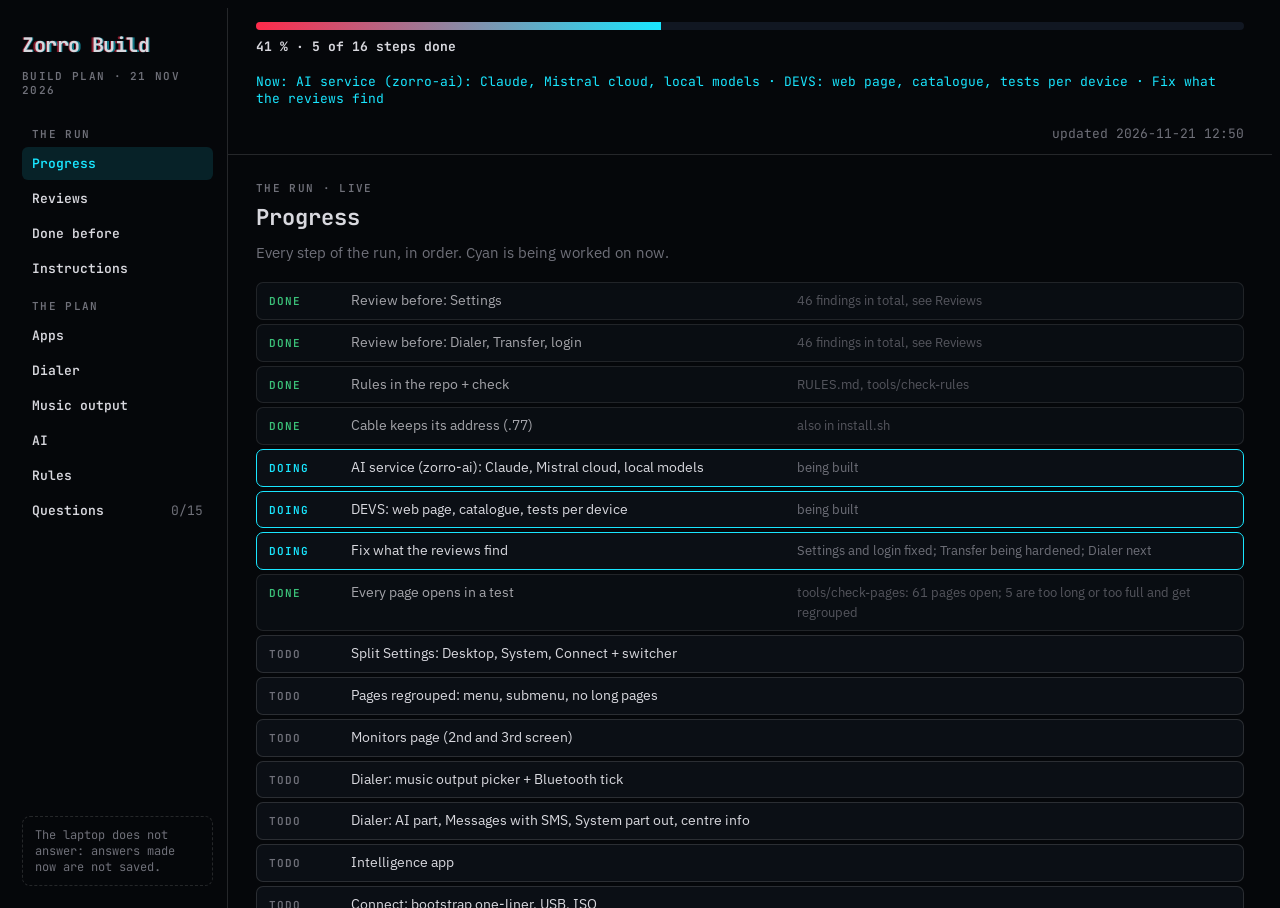
==== plan/index.html @ 666f5879 "Fix what the review before the build found in Settings and the login Settings: the Ethernet list no " ====
<!doctype html>
<html lang="en">
<head>
<meta charset="utf-8">
<meta name="viewport" content="width=device-width,initial-scale=1">
<title>Zorro Build Plan</title>
<link rel="preconnect" href="https://fonts.googleapis.com">
<link rel="stylesheet" href="https://fonts.googleapis.com/css2?family=JetBrains+Mono:wght@400;600;700&family=IBM+Plex+Sans:wght@400;500;600&display=swap">
<link rel="stylesheet" href="style.css">
</head>
<body>

<div class="shell">
<aside class="menu">
  <h1>Zorro Build</h1>
  <span class="label">build plan · 21 Nov 2026</span>
  <nav id="menu">
    <span class="label mh">The run</span>
    <a href="#progress">Progress</a>
    <a href="#how">Reviews</a>
    <a href="#done">Done before</a>
    <a href="#howto">Instructions</a>
    <span class="label mh">The plan</span>
    <a href="#apps">Apps</a>
    <a href="#dialer">Dialer</a>
    <a href="#music">Music output</a>
    <a href="#ai">AI</a>
    <a href="#rules">Rules</a>
    <a href="#questions">Questions <span id="count"></span></a>
  </nav>
  <div class="notice" id="dbnote">Connecting to the laptop…</div>
</aside>
<div class="right">
<header class="status">
  <div class="bar"><div class="fill" id="fill"></div></div>
  <div class="statusline"><b id="pct">…</b><span id="now"></span><span class="dim" id="progress-at"></span></div>
</header>
<main>

<section id="progress">
  <div class="head">
    <span class="label">the run · live</span>
    <h2>Progress</h2>
    <p class="dim">Every step of the run, in order. Cyan is being worked on now.</p>
  </div>
  <div class="steps" id="steps"></div>
</section>

<section id="apps">
  <div class="head">
    <span class="label">1 · the apps</span>
    <h2>Four apps in one switcher, Intelligence apart</h2>
    <p class="dim">Today's Zorro Settings splits in two. DEVS, Connect and Intelligence are new. Desktop, System,
      DEVS and Connect share one bar at the top to jump between them. Intelligence stands fully apart: it opens from the
      Dialer and the app list. Click a name to see what it holds.</p>
  </div>
  <div class="switcher" role="group" aria-label="App switcher (mock)" id="switcher"></div>
  <div class="grid" id="appcards"></div>
  <div class="card">
    <h3>Also: a clearer order inside the apps</h3>
    <p class="dim">The pages get regrouped while splitting, so each app reads top to bottom in the order you use it.
      I'll show the new order here before building.</p>
  </div>
  <div class="react" data-r="sec-apps"></div>
</section>

<section id="dialer">
  <div class="head">
    <span class="label">2 · the dialer</span>
    <h2>Seven parts around the clock</h2>
    <p class="dim">Apps, Music and Notes stay. AI is new: a chat with a more regular layout, in the same look.
      Messages and notifications become one part. System and Files stay.</p>
  </div>
  <div class="dial">
    <svg id="ring" viewBox="0 0 420 420" role="img" aria-label="Dialer parts in a ring"></svg>
    <div class="grid" style="grid-template-columns: 1fr">
      <div class="card"><span class="chip new tag">new</span><h3>AI</h3>
        <p>A chat: type a question, answers below, a short history. Same black, thin lines and font as the rest of the Dialer.
          Which engine answers is your choice (see AI).</p></div>
      <div class="card"><span class="chip moved tag">merged</span><h3>Messages &amp; notifications</h3>
        <p>SMS and other messages together with the desktop notifications, in one part.</p></div>
    </div>
  </div>
  <div class="react" data-r="sec-dialer"></div>
</section>

<section id="music">
  <div class="head">
    <span class="label">3 · music output</span>
    <h2>Pick where the music plays, in one tap</h2>
    <p class="dim">In the Dialer's Music part: your audio Bluetooth devices, greyed when not connected.
      One tap connects the device and plays through it. In System → Bluetooth, a checkbox per device decides
      whether it gets this shortcut.</p>
  </div>
  <div class="grid">
    <div class="card">
      <span class="label">mock · example devices</span>
      <div class="devices">
        <div class="dev on"><span class="dot"></span>Laptop speaker<span class="st">playing</span></div>
        <div class="dev"><span class="dot"></span>Douk Audio ST-01 PLUS<span class="st">connected</span></div>
        <div class="dev off"><span class="dot"></span>Headphones<span class="st">tap to connect</span></div>
      </div>
    </div>
    <div class="card">
      <span class="label">mock · system → bluetooth</span>
      <div class="devices">
        <label class="dev"><input type="checkbox" checked disabled> Douk Audio ST-01 PLUS<span class="st">in Music</span></label>
        <label class="dev"><input type="checkbox" checked disabled> Headphones<span class="st">in Music</span></label>
        <label class="dev off"><input type="checkbox" disabled> Phone<span class="st">not in Music</span></label>
      </div>
    </div>
  </div>
  <div class="react" data-r="sec-music"></div>
</section>

<section id="ai">
  <div class="head">
    <span class="label">4 · ai</span>
    <h2>One AI service, Claude first, Mistral as fallback</h2>
    <p class="dim">The Dialer, Intelligence and DEVS all ask one small background service. It sends the question to
      Claude, or to Mistral when Claude can't be reached. Per place, you choose which one is used.</p>
  </div>
  <div class="flow">
    <div class="col">
      <div class="node"><b>Dialer · AI</b><span>short questions</span></div>
      <div class="node"><b>Intelligence</b><span>search your notes + documents, AI answers from them</span></div>
      <div class="node"><b>DEVS</b><span>bugs, wishes, features, tests</span></div>
    </div>
    <div class="arrow" aria-hidden="true">→</div>
    <div class="col"><div class="node hub"><b>zorro-ai</b><span>one service: picks the engine by your choice, falls back by itself</span></div></div>
    <div class="arrow" aria-hidden="true">→</div>
    <div class="col">
      <div class="node main"><b>Claude</b><span>main · cloud, best answers</span></div>
      <div class="node fb"><b>Mistral</b><span>fallback · on the laptop or Mistral's cloud (open question)</span></div>
    </div>
  </div>
  <div class="card">
    <h3>What the laptop can run (Ryzen 5 4650U, 14 GB, no real GPU)</h3>
    <div class="tablebox"><table class="choose">
      <tr><th>Local model</th><th>Speed</th><th>RAM when loaded</th><th>Quality</th></tr>
      <tr><td>small (3–4B)</td><td>~10–15 words/s</td><td>~2–3 GB</td><td>fine for short questions, more mistakes</td></tr>
      <tr><td>medium (7–8B)</td><td>~5 words/s</td><td>~5–6 GB</td><td>clearly better, heavy on 14 GB</td></tr>
    </table></div>
    <p class="dim">Estimates, not measured. Reading a few pages of notes first takes a local model ~½–1 minute;
      short questions don't have that wait. The model loads when asked and unloads after a few idle minutes.</p>
  </div>
  <div class="react" data-r="sec-ai"></div>
</section>

<section id="how">
  <div class="head">
    <span class="label">5 · how we build</span>
    <h2>A code review before and after</h2>
    <p class="dim">The build is wrapped in two reviews, so we start from clean code and end with checked code.</p>
  </div>
  <div class="grid">
    <div class="card"><span class="chip new tag">step 1</span><h3>Review before</h3>
      <p>A review of the code the build will change: Zorro Settings (zsettings), the Dialer (zorro-dial),
        Transfer and this session's commits. Bugs found get fixed first, or go into DEVS.</p></div>
    <div class="card"><span class="chip tag">step 2</span><h3>Build</h3>
      <p>In small steps, each tested in a private test screen and the VM, committed and pushed.</p></div>
    <div class="card"><span class="chip new tag">step 3</span><h3>Review after</h3>
      <p>A review of everything the build changed, before you take it into use. Findings are fixed or listed.</p></div>
  </div>
  <div class="statusline"><b id="rev-count"></b></div>
  <div class="steps scrollbox" id="findings"></div>
  <div class="react" data-r="sec-how"></div>
</section>

<section id="rules">
  <div class="head">
    <span class="label">rules · in the repo as RULES.md</span>
    <h2>Build and design rules</h2>
    <p class="dim">Draft. The numbers are my proposal: change any of them in the note. A check in the repo
      (tools/check-rules) enforces the build rules before every commit.</p>
  </div>
  <div class="grid">
    <div class="card"><h3>Build: code stays split</h3><ul>
      <li>One file, one job, at most 400 lines</li>
      <li>One function at most 60 lines</li>
      <li>One page = one file</li>
      <li>Apps are packages: pages, logic and commands apart</li>
      <li>Shared look and widgets live once</li>
      <li>Older code may shrink, never grow (28 files are over a limit today)</li>
      <li>Every page is opened in a test</li>
      <li>A code review before and after a build</li></ul></div>
    <div class="card"><h3>Design: direct, never long</h3><ul>
      <li>App → menu → submenu → page, nothing deeper</li>
      <li>A page fits one screen: no scrolling pages</li>
      <li>One subject and at most 8 controls per page</li>
      <li>At most 7 entries in a menu or submenu</li>
      <li>Changes apply at once, no Save buttons</li>
      <li>Labels at most 4 words, notes at most 2 lines</li>
      <li>One look: the Zorro colours and font</li>
      <li>Every page can be opened directly</li></ul></div>
  </div>
  <div class="react" data-r="sec-rules"></div>
</section>

<section id="done">
  <div class="head">
    <span class="label">6 · already done</span>
    <h2>Finished this session</h2>
  </div>
  <div class="grid">
    <div class="card"><span class="chip done tag">done</span><h3>Volume keys</h3>
      <p>They now change the output that is actually playing (also with the equaliser on), and volume up never
        pulls a level above 100 % down. Active now.</p></div>
    <div class="card"><span class="chip done tag">done</span><h3>Login clock stays off</h3>
      <p>Presets and Back to defaults keep your clock choice. Restart Settings once.</p></div>
    <div class="card"><span class="chip done tag">needs install</span><h3>Password first after boot or hibernate</h3>
      <p>Face unlock only after you typed the password once since the last boot or hibernate. A short lid-close keeps face unlock.</p>
      <div class="cmdrow"><span class="cmd" id="cmd">sudo ~/zorro-desktop/apps/zorro-dm/install.sh</span>
        <button class="btn" id="copy">Copy</button></div>
      <p class="dim">Then reboot.</p></div>
  </div>
</section>

<section id="howto">
  <div class="head">
    <span class="label">instructions · things only you can do</span>
    <h2>Instructions</h2>
    <p class="dim">Steps that need you: an account, a password, a key. Each one says when it is needed.</p>
  </div>
  <div class="grid">
    <div class="card">
      <span class="chip open tag">needed for Mistral cloud</span>
      <h3>Create a Mistral API key</h3>
      <ol>
        <li>Open <a href="https://console.mistral.ai" target="_blank" rel="noopener">console.mistral.ai</a> and make an account (or log in).</li>
        <li>Choose a plan when it asks. There is a free one to experiment with; paid is per use.</li>
        <li>In the menu, open <b>API Keys</b> and press <b>Create new key</b>. Give it a name, e.g. <code>zorro</code>.</li>
        <li>Copy the key now: it is shown only once.</li>
        <li>On the laptop, save it in a file only you can read:</li>
      </ol>
      <pre class="cmd block" id="cmd-mistral">mkdir -p ~/.config/zorro-ai
nano ~/.config/zorro-ai/mistral.key
chmod 600 ~/.config/zorro-ai/mistral.key</pre>
      <p class="dim">In nano: paste the key, Ctrl+O, Enter, Ctrl+X. The key never goes into the repo.
        Never paste it into this page or a chat. The names of the menus on Mistral's site may differ a little.</p>
    </div>
    <div class="card">
      <span class="chip open tag">needed once, then reboot</span>
      <h3>Password first after boot or hibernate</h3>
      <p>Installs the new login screen part. It takes effect after a reboot.</p>
      <pre class="cmd block">sudo ~/zorro-desktop/apps/zorro-dm/install.sh</pre>
    </div>
    <div class="card">
      <span class="chip tag">nothing to do</span>
      <h3>Claude</h3>
      <p>Uses the Claude Code login that is already on this laptop. No key needed.</p>
      <h3>Local models</h3>
      <p>Downloaded from inside the Intelligence app once it is built. No account needed.</p>
    </div>
  </div>
  <p class="dim">More instructions appear here as the build needs them.</p>
</section>

<section id="questions">
  <div class="head">
    <span class="label">7 · open questions</span>
    <h2>Your call</h2>
    <p class="dim">Tap an answer, add a note if you like. Saved by itself.</p>
  </div>
  <div class="qs" id="qs"></div>
</section>
</main>
</div>
</div>

<script src="page.js"></script>
<script src="nav.js"></script>
</body>
</html>
---- plan/style.css ----
/* Layout: one dark Zorro screen (same palette as the login screen and apps): a sticky
   section bar, then wide panels; questions at the end save answers for Claude. */
:root {
  --bg: #05070a; --panel: #0b0f15; --raise: #111722; --fg: #d8d8de; --dim: #6f7079;
  --line: rgba(255,255,255,.13); --cyan: #19e6ff; --red: #ff2a4a; --green: #4dff9e;
  --cyan-soft: rgba(25,230,255,.12); --red-soft: rgba(255,42,74,.12);
  --mono: "JetBrains Mono", "DejaVu Sans Mono", ui-monospace, monospace;
  --sans: "IBM Plex Sans", "DejaVu Sans", system-ui, sans-serif;
  color-scheme: dark;
}
* { box-sizing: border-box }
html { background: var(--bg) }
body { background: var(--bg); color: var(--fg); font: 15px/1.55 var(--sans); }
.wrap { max-width: 1280px; margin: 0 auto; padding-left: max(16px, env(safe-area-inset-left, 0px));
  padding-right: max(16px, env(safe-area-inset-right, 0px)); padding-block: 0 80px; }
h1, h2, h3 { font-family: var(--mono); font-weight: 700; text-wrap: balance; margin: 0 }
h1 { font-size: clamp(28px, 4vw, 44px); letter-spacing: -.02em;
  text-shadow: -1.4px 0 rgba(255,42,74,.5), 1.4px 0 rgba(25,230,255,.5) }
h2 { font-size: 22px } h3 { font-size: 16px }
p { margin: 0; max-width: 68ch }
.dim { color: var(--dim) }
.label { font: 600 11px var(--mono); letter-spacing: .12em; text-transform: uppercase; color: var(--dim) }
.legend { display: flex; flex-wrap: wrap; gap: 8px }
.chip { font: 600 11px var(--mono); letter-spacing: .06em; padding: 3px 9px; border-radius: 99px;
  border: 1px solid var(--line); color: var(--dim); white-space: nowrap }
.chip.new { color: var(--cyan); border-color: var(--cyan) }
.chip.open { color: var(--red); border-color: var(--red) }
.chip.done { color: var(--green); border-color: var(--green) }
.chip.moved { color: var(--fg); border-style: dashed }
html, body { height: 100% }
.shell { display: grid; grid-template-columns: 220px minmax(0, 1fr); height: 100vh }
.menu { border-right: 1px solid var(--line); padding: 22px 14px; display: flex; flex-direction: column; gap: 8px; overflow-y: auto }
.menu h1 { font-size: 20px }
.menu nav { display: grid; gap: 2px; margin-top: 10px }
.menu .mh { margin: 12px 0 4px 10px }
.menu a { font: 600 13px var(--mono); color: var(--fg); text-decoration: none; padding: 8px 10px; border-radius: 6px;
  display: flex; justify-content: space-between }
.menu a:hover, .menu a:focus-visible { background: var(--raise); outline: none }
.menu a[aria-current="page"] { background: var(--cyan-soft); color: var(--cyan) }
.menu #count { color: var(--red); font-weight: 400 }
.menu .notice { margin-top: auto }
.right { display: grid; grid-template-rows: auto minmax(0, 1fr); min-width: 0; height: 100vh }
.status { padding: 14px 28px 12px; border-bottom: 1px solid var(--line); display: grid; gap: 8px }
.bar { height: 8px; border-radius: 99px; background: var(--raise); overflow: hidden }
.fill { height: 100%; width: 0; background: linear-gradient(90deg, var(--red), var(--cyan)); transition: width .6s }
.statusline { display: flex; gap: 18px; flex-wrap: wrap; align-items: baseline; font: 13px var(--mono) }
.statusline #now { color: var(--cyan); min-width: 0 }
.statusline #progress-at { margin-left: auto }
main { overflow-y: auto; padding: 0 28px 40px; min-width: 0 }
main > section { padding-top: 26px }
@media (max-width: 760px) {
  .shell { grid-template-columns: 1fr; height: auto } .right { height: auto }
  .menu { border-right: 0; border-bottom: 1px solid var(--line) } .menu nav { grid-template-columns: 1fr 1fr }
  .menu .mh { grid-column: 1 / -1 } main { padding: 0 16px 40px }
}
section { padding-top: 48px; display: grid; gap: 18px; scroll-margin-top: 60px }
.head { display: grid; gap: 6px }
.grid { display: grid; gap: 14px; grid-template-columns: repeat(auto-fit, minmax(230px, 1fr)) }
.card { background: var(--panel); border: 1px solid var(--line); border-radius: 10px; padding: 16px;
  display: grid; gap: 10px; align-content: start; min-width: 0 }
.card ul { margin: 0; padding-left: 18px; display: grid; gap: 3px }
.card li::marker { color: var(--dim) }
.card .tag { justify-self: start }
/* app switcher mock */
.switcher { display: flex; flex-wrap: wrap; gap: 2px; background: var(--panel); border: 1px solid var(--line);
  border-radius: 10px; padding: 4px; justify-self: start; max-width: 100% }
.switcher button { font: 600 13px var(--mono); background: none; color: var(--dim); border: 0;
  padding: 8px 16px; border-radius: 7px; cursor: pointer }
.switcher button[aria-pressed="true"] { background: var(--cyan-soft); color: var(--cyan) }
.switcher button:focus-visible { outline: 1px solid var(--cyan) }
.appcard[data-dim="1"] { opacity: .35 }
.appcard { transition: opacity .2s }
/* dialer */
.dial { display: grid; grid-template-columns: minmax(0, 420px) minmax(0, 1fr); gap: 24px; align-items: center }
.dial svg { width: 100%; height: auto; max-width: 420px }
.dial text { font-family: var(--mono) }
/* devices mock */
.devices { display: grid; gap: 6px; max-width: 460px }
.dev { display: flex; align-items: center; gap: 12px; padding: 10px 12px; border-radius: 8px;
  border: 1px solid var(--line); background: var(--raise); font: 13px var(--mono) }
.dev.off { opacity: .45 }
.dev.on { border-color: var(--cyan) }
.dev .st { margin-left: auto; font-size: 11px; color: var(--dim) }
.dev.on .st { color: var(--cyan) }
.dot { width: 9px; height: 9px; border-radius: 50%; border: 1px solid var(--dim); flex: none }
.on .dot { background: var(--cyan); border-color: var(--cyan) }
/* ai flow */
.flow { display: grid; grid-template-columns: 1fr auto 1fr auto 1fr; gap: 12px; align-items: center }
.flow .col { display: grid; gap: 8px; min-width: 0 }
.node { border: 1px solid var(--line); border-radius: 8px; padding: 10px 12px; background: var(--panel);
  font: 13px var(--mono); min-width: 0 }
.node b { display: block; font-size: 13px }
.node span { color: var(--dim); font-size: 11.5px; font-family: var(--sans) }
.node.hub { border-color: var(--cyan); box-shadow: 0 0 0 3px var(--cyan-soft) }
.node.main { border-color: var(--fg) }
.node.fb { border-style: dashed }
.arrow { color: var(--dim); font: 18px var(--mono) }
table.choose { border-collapse: collapse; width: 100%; font-size: 13.5px }
.tablebox { overflow-x: auto }
table.choose th, table.choose td { text-align: left; padding: 8px 10px; border-bottom: 1px solid var(--line); vertical-align: top }
table.choose th { font: 600 11px var(--mono); letter-spacing: .08em; text-transform: uppercase; color: var(--dim) }
/* done */
.done li { margin-bottom: 4px }
code, .cmd { font: 12.5px var(--mono); background: var(--raise); padding: 2px 6px; border-radius: 4px }
.cmdrow { display: flex; gap: 8px; align-items: center; flex-wrap: wrap }
/* reactions + questions */
.react { display: grid; gap: 8px; border-top: 1px dashed var(--line); padding-top: 12px }
.opts { display: flex; flex-wrap: wrap; gap: 6px }
.opt { font: 13px var(--sans); background: var(--raise); color: var(--fg); border: 1px solid var(--line);
  border-radius: 7px; padding: 7px 12px; cursor: pointer; text-align: left }
.opt:hover { border-color: var(--dim) }
.opt[aria-pressed="true"] { border-color: var(--cyan); background: var(--cyan-soft); color: var(--cyan) }
.opt:focus-visible, textarea:focus-visible, .btn:focus-visible { outline: 1px solid var(--cyan); outline-offset: 1px }
textarea { width: 100%; min-height: 58px; resize: vertical; background: var(--bg); color: var(--fg);
  border: 1px solid var(--line); border-radius: 7px; padding: 8px 10px; font: 14px var(--sans) }
.saved { font: 11px var(--mono); color: var(--dim); min-height: 1em }
.saved.ok { color: var(--green) } .saved.err { color: var(--red) }
.q { background: var(--panel); border: 1px solid var(--line); border-radius: 10px; padding: 16px; display: grid; gap: 10px }
.q[data-answered="1"] { border-color: rgba(77,255,158,.35) }
.q .qh { display: flex; gap: 10px; align-items: baseline; flex-wrap: wrap }
.q .qn { font: 700 12px var(--mono); color: var(--red) }
.q[data-answered="1"] .qn { color: var(--green) }
.qs { display: grid; gap: 12px; grid-template-columns: repeat(auto-fit, minmax(340px, 1fr)) }
.btn { font: 600 12px var(--mono); background: var(--raise); color: var(--fg); border: 1px solid var(--line);
  border-radius: 6px; padding: 6px 10px; cursor: pointer }
.notice { font: 12px var(--mono); color: var(--dim); border: 1px dashed var(--line); border-radius: 8px; padding: 10px 12px }
@media (max-width: 760px) {
  .dial { grid-template-columns: 1fr }
  .flow { grid-template-columns: 1fr } .arrow { transform: rotate(90deg); justify-self: center }
  .qs { grid-template-columns: 1fr }
}
@media (prefers-reduced-motion: reduce) { * { transition: none !important } }
.steps { display: grid; gap: 4px }
.step { display: grid; grid-template-columns: 70px minmax(0, 1fr) minmax(0, 1fr); gap: 12px; align-items: baseline;
  padding: 7px 12px; border: 1px solid var(--line); border-radius: 7px; background: var(--panel); font-size: 14px }
.step .s { font: 600 11px var(--mono); letter-spacing: .08em; text-transform: uppercase; color: var(--dim) }
.step.doing { border-color: var(--cyan) } .step.doing .s { color: var(--cyan) }
.step.done .s { color: var(--green) } .step.done { opacity: .75 }
.step.problem { border-color: var(--red) } .step.problem .s { color: var(--red) }
.step .n { color: var(--dim); font-size: 13px }
@media (max-width: 760px) { .step { grid-template-columns: 60px 1fr } .step .n { grid-column: 2 } }
[hidden] { display: none !important }
.menu #count { color: var(--dim) }
.card ol { margin: 0; padding-left: 20px; display: grid; gap: 5px }
.card a { color: var(--cyan) }
pre.block { display: block; margin: 0; padding: 10px 12px; overflow-x: auto; white-space: pre; user-select: all }
.scrollbox { max-height: 46vh; overflow-y: auto; padding-right: 4px }
.step.problem .s::before { content: "fix "; }
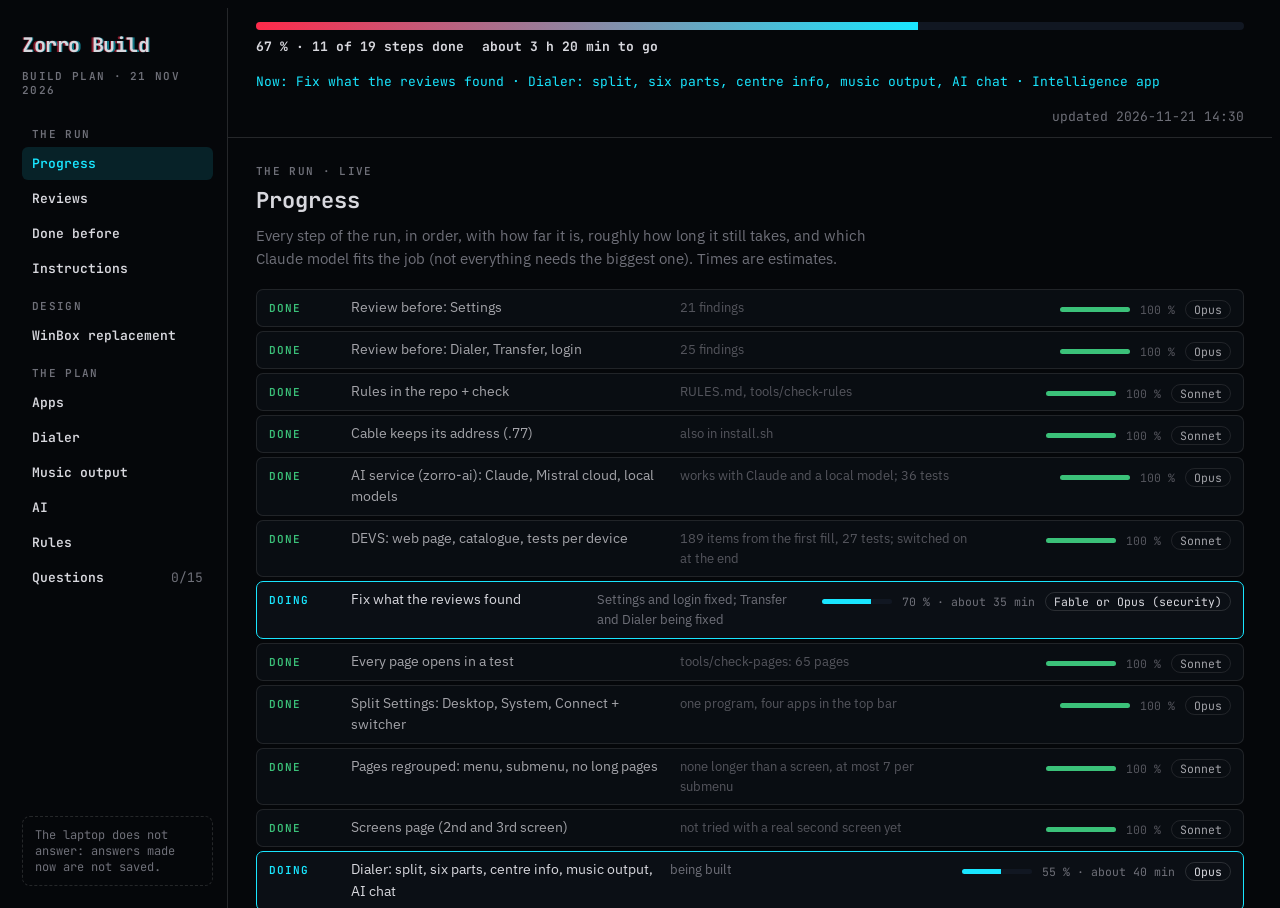
==== commit d35aa5e2: "Plan page: percent, time and model advice per step; a WinBox design area with chat Each step shows h" ====
--- a/plan/index.html
+++ b/plan/index.html
@@ -20,6 +20,8 @@
     <a href="#how">Reviews</a>
     <a href="#done">Done before</a>
     <a href="#howto">Instructions</a>
+    <span class="label mh">Design</span>
+    <a href="#winbox">WinBox replacement</a>
     <span class="label mh">The plan</span>
     <a href="#apps">Apps</a>
     <a href="#dialer">Dialer</a>
@@ -33,7 +35,7 @@
 <div class="right">
 <header class="status">
   <div class="bar"><div class="fill" id="fill"></div></div>
-  <div class="statusline"><b id="pct">…</b><span id="now"></span><span class="dim" id="progress-at"></span></div>
+  <div class="statusline"><b id="pct">…</b><b id="eta"></b><span id="now"></span><span class="dim" id="progress-at"></span></div>
 </header>
 <main>
 
@@ -41,7 +43,8 @@
   <div class="head">
     <span class="label">the run · live</span>
     <h2>Progress</h2>
-    <p class="dim">Every step of the run, in order. Cyan is being worked on now.</p>
+    <p class="dim">Every step of the run, in order, with how far it is, roughly how long it still takes, and
+      which Claude model fits the job (not everything needs the biggest one). Times are estimates.</p>
   </div>
   <div class="steps" id="steps"></div>
 </section>
@@ -256,6 +259,30 @@
   <p class="dim">More instructions appear here as the build needs them.</p>
 </section>
 
+<section id="winbox">
+  <div class="head">
+    <span class="label">next big thing · design area</span>
+    <h2>A replacement for WinBox</h2>
+    <p class="dim">Work on this whenever you like, also while the build runs. Notes on the left are yours and
+      are saved; the chat on the right thinks along (Claude, through the laptop) and reads your notes.</p>
+  </div>
+  <div class="duo">
+    <div class="card">
+      <span class="label">design notes</span>
+      <div data-notes="winbox-notes"></div>
+    </div>
+    <div class="card">
+      <span class="label">design chat</span>
+      <div class="chat" id="chat-winbox"></div>
+      <form class="ask" id="ask-winbox">
+        <textarea id="ask-winbox-text" placeholder="Ask or propose something… (Enter sends, Shift+Enter a new line)"></textarea>
+        <button class="btn" type="submit">Send</button>
+      </form>
+      <div class="saved" id="chat-winbox-state"></div>
+    </div>
+  </div>
+</section>
+
 <section id="questions">
   <div class="head">
     <span class="label">7 · open questions</span>
@@ -270,5 +297,6 @@
 
 <script src="page.js"></script>
 <script src="nav.js"></script>
+<script src="chat.js"></script>
 </body>
 </html>
--- a/plan/style.css
+++ b/plan/style.css
@@ -42,7 +42,7 @@
 .right { display: grid; grid-template-rows: auto minmax(0, 1fr); min-width: 0; height: 100vh }
 .status { padding: 14px 28px 12px; border-bottom: 1px solid var(--line); display: grid; gap: 8px }
 .bar { height: 8px; border-radius: 99px; background: var(--raise); overflow: hidden }
-.fill { height: 100%; width: 0; background: linear-gradient(90deg, var(--red), var(--cyan)); transition: width .6s }
+.fill { height: 100%; width: 0; background: linear-gradient(90deg, var(--red), var(--cyan)); }
 .statusline { display: flex; gap: 18px; flex-wrap: wrap; align-items: baseline; font: 13px var(--mono) }
 .statusline #now { color: var(--cyan); min-width: 0 }
 .statusline #progress-at { margin-left: auto }
@@ -146,3 +146,18 @@
 pre.block { display: block; margin: 0; padding: 10px 12px; overflow-x: auto; white-space: pre; user-select: all }
 .scrollbox { max-height: 46vh; overflow-y: auto; padding-right: 4px }
 .step.problem .s::before { content: "fix "; }
+.step { grid-template-columns: 70px minmax(0, 1.1fr) minmax(0, 1fr) minmax(250px, auto) }
+.step .p { display: flex; gap: 10px; align-items: center; font: 11.5px var(--mono); color: var(--dim); justify-content: flex-end; flex-wrap: wrap }
+.mini { width: 70px; height: 5px; border-radius: 9px; background: var(--raise); overflow: hidden; display: inline-block }
+.mini span { display: block; height: 100%; background: var(--cyan) }
+.step.done .mini span { background: var(--green) }
+.model { border: 1px solid var(--line); border-radius: 99px; padding: 1px 8px; color: var(--fg) }
+#eta { color: var(--fg) }
+.duo { display: grid; grid-template-columns: minmax(0, 1fr) minmax(0, 1.3fr); gap: 14px }
+.chat { height: 46vh; overflow-y: auto; display: grid; gap: 10px; align-content: start; padding-right: 4px }
+.msg { display: grid; gap: 3px; white-space: pre-wrap; overflow-wrap: anywhere }
+.msg.user { background: var(--raise); border-radius: 8px; padding: 8px 10px }
+.ask { display: flex; gap: 8px; align-items: flex-end }
+.ask textarea { min-height: 44px }
+textarea.tall { min-height: 44vh }
+@media (max-width: 760px) { .duo { grid-template-columns: 1fr } .step { grid-template-columns: 60px 1fr } .step .p { grid-column: 2; justify-content: flex-start } }
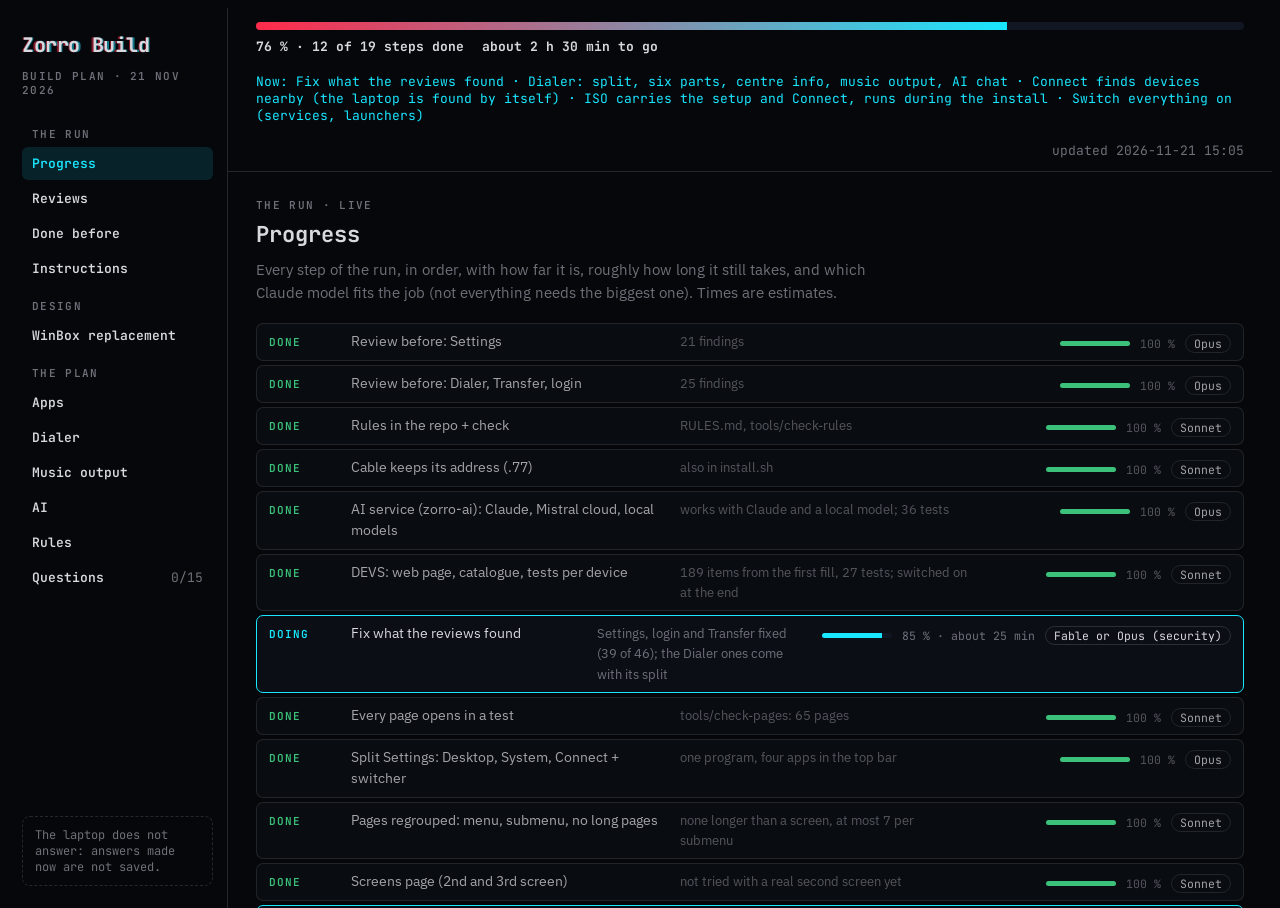
==== commit 3eff72c1: "plan: progress, the commands that need a password" ====
--- a/plan/index.html
+++ b/plan/index.html
@@ -249,6 +249,14 @@
       <pre class="cmd block">sudo ~/zorro-desktop/apps/zorro-dm/install.sh</pre>
     </div>
     <div class="card">
+      <span class="chip open tag">needed once</span>
+      <h3>Two packages and two installs</h3>
+      <p>For the ISO maker, the hidden test screen, the USB stick writer and the hardened Transfer.</p>
+      <pre class="cmd block">sudo apt install xorriso xvfb
+sudo ~/zorro-desktop/apps/zorro-thinkpad/install.sh
+sudo ~/zorro-desktop/apps/zorro-transfer/install-system.sh</pre>
+    </div>
+    <div class="card">
       <span class="chip tag">nothing to do</span>
       <h3>Claude</h3>
       <p>Uses the Claude Code login that is already on this laptop. No key needed.</p>
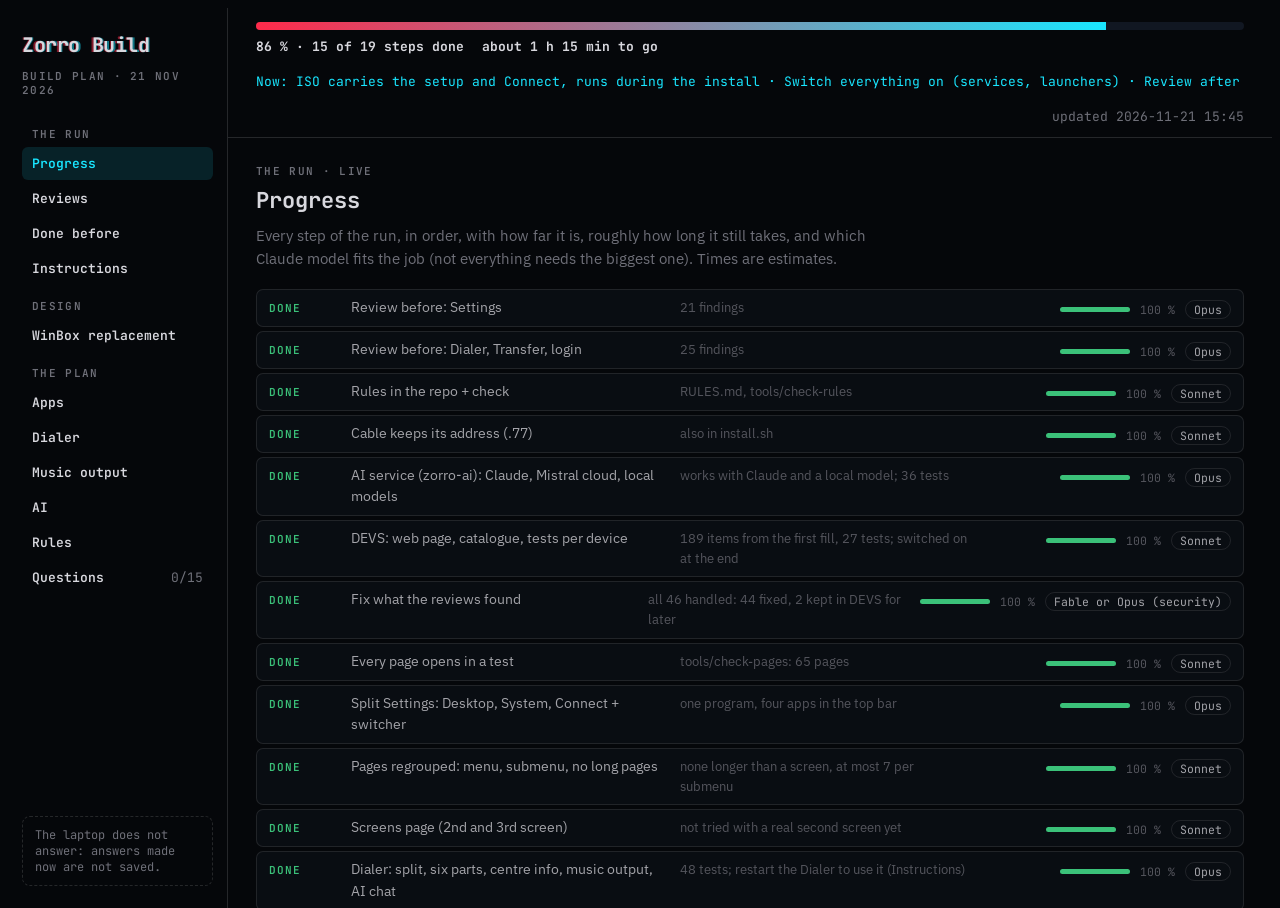
==== commit 8b312798: "plan: progress" ====
--- a/plan/index.html
+++ b/plan/index.html
@@ -257,6 +257,12 @@
 sudo ~/zorro-desktop/apps/zorro-transfer/install-system.sh</pre>
     </div>
     <div class="card">
+      <span class="chip open tag">needed once</span>
+      <h3>Restart the Dialer</h3>
+      <p>The running Dialer is still the old one. This stops it and starts the new one (six parts, AI chat, output picker).</p>
+      <pre class="cmd block">pkill -f 'zorro-dial --daemon'; zorro-dial --daemon &</pre>
+    </div>
+    <div class="card">
       <span class="chip tag">nothing to do</span>
       <h3>Claude</h3>
       <p>Uses the Claude Code login that is already on this laptop. No key needed.</p>
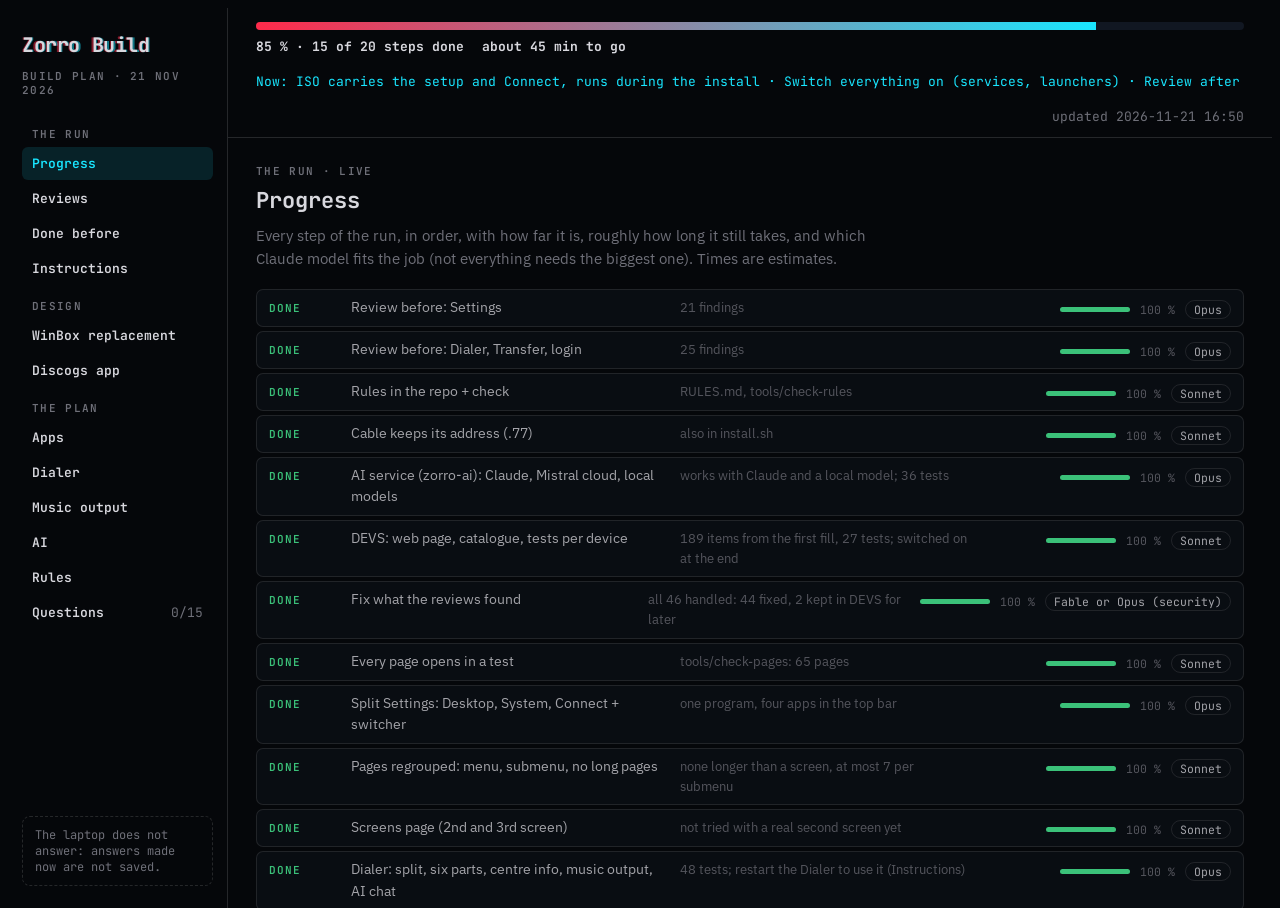
==== commit f3f84202: "Plan page: a design area for a Discogs app Co-Authored-By: Claude Fable 5.2 <noreply@anthropic.com> " ====
--- a/plan/index.html
+++ b/plan/index.html
@@ -22,6 +22,7 @@
     <a href="#howto">Instructions</a>
     <span class="label mh">Design</span>
     <a href="#winbox">WinBox replacement</a>
+    <a href="#discogs">Discogs app</a>
     <span class="label mh">The plan</span>
     <a href="#apps">Apps</a>
     <a href="#dialer">Dialer</a>
@@ -297,6 +298,30 @@
   </div>
 </section>
 
+<section id="discogs">
+  <div class="head">
+    <span class="label">design area</span>
+    <h2>A Discogs app</h2>
+    <p class="dim">Work on this whenever you like, also while the build runs. Notes on the left are yours and
+      are saved; the chat on the right thinks along (Claude, through the laptop) and reads your notes.</p>
+  </div>
+  <div class="duo">
+    <div class="card">
+      <span class="label">design notes</span>
+      <div data-notes="discogs-notes"></div>
+    </div>
+    <div class="card">
+      <span class="label">design chat</span>
+      <div class="chat" id="chat-discogs"></div>
+      <form class="ask" id="ask-discogs">
+        <textarea id="ask-discogs-text" placeholder="Ask or propose something… (Enter sends, Shift+Enter a new line)"></textarea>
+        <button class="btn" type="submit">Send</button>
+      </form>
+      <div class="saved" id="chat-discogs-state"></div>
+    </div>
+  </div>
+</section>
+
 <section id="questions">
   <div class="head">
     <span class="label">7 · open questions</span>
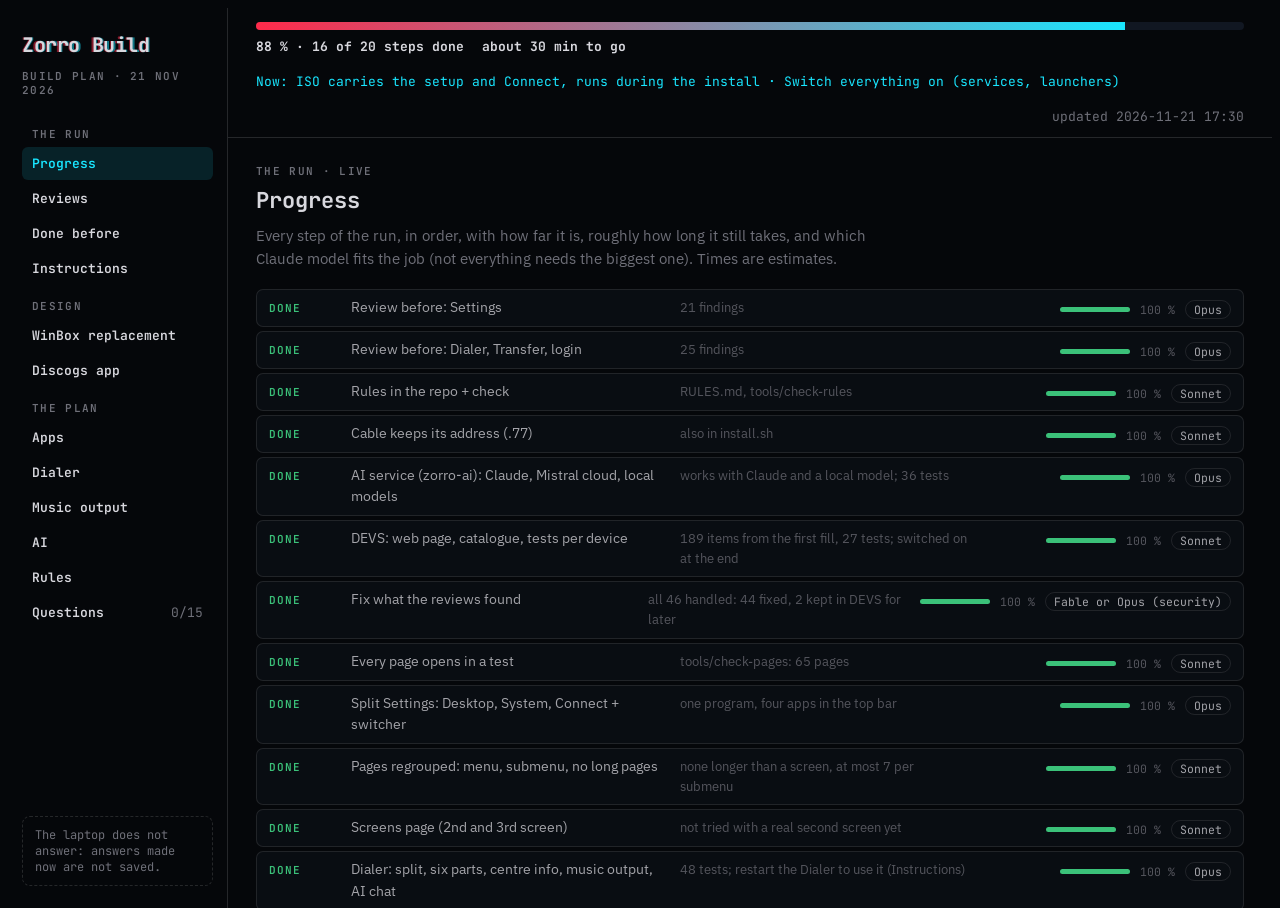
==== commit bd069328: "plan: progress" ====
--- a/plan/index.html
+++ b/plan/index.html
@@ -251,11 +251,11 @@
     </div>
     <div class="card">
       <span class="chip open tag">needed once</span>
-      <h3>Two packages and two installs</h3>
-      <p>For the ISO maker, the hidden test screen, the USB stick writer and the hardened Transfer.</p>
-      <pre class="cmd block">sudo apt install xorriso xvfb
-sudo ~/zorro-desktop/apps/zorro-thinkpad/install.sh
+      <h3>Two installs, once more</h3>
+      <p>For the USB stick writer and Transfer (asks the admin password every time now).</p>
+      <pre class="cmd block">sudo ~/zorro-desktop/apps/zorro-thinkpad/install.sh
 sudo ~/zorro-desktop/apps/zorro-transfer/install-system.sh</pre>
+      <p class="dim">Once more, please: the review after the build changed both helpers after you ran these.</p>
     </div>
     <div class="card">
       <span class="chip open tag">needed once</span>
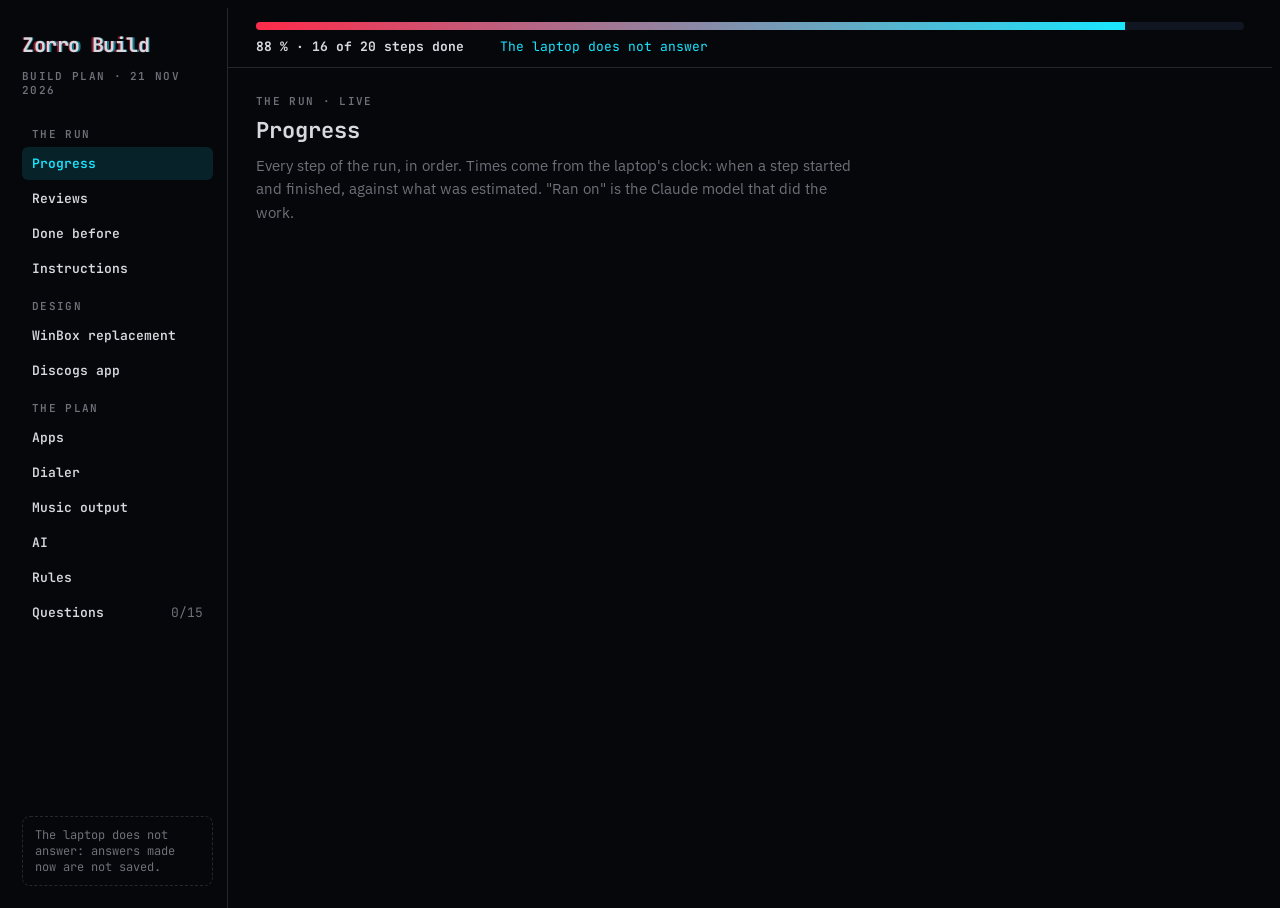
==== commit b1ca4b94: "Plan page: measured times against estimates, and the model each step ran on Steps carry real start a" ====
--- a/plan/index.html
+++ b/plan/index.html
@@ -44,8 +44,9 @@
   <div class="head">
     <span class="label">the run · live</span>
     <h2>Progress</h2>
-    <p class="dim">Every step of the run, in order, with how far it is, roughly how long it still takes, and
-      which Claude model fits the job (not everything needs the biggest one). Times are estimates.</p>
+    <p class="dim">Every step of the run, in order. Times come from the laptop's clock: when a step started and
+      finished, against what was estimated. "Ran on" is the Claude model that did the work.</p>
+    <p id="measured"></p>
   </div>
   <div class="steps" id="steps"></div>
 </section>
--- a/plan/style.css
+++ b/plan/style.css
@@ -161,3 +161,5 @@
 .ask textarea { min-height: 44px }
 textarea.tall { min-height: 44vh }
 @media (max-width: 760px) { .duo { grid-template-columns: 1fr } .step { grid-template-columns: 60px 1fr } .step .p { grid-column: 2; justify-content: flex-start } }
+.step .when { grid-column: 2 / -1; font: 11.5px var(--mono); color: var(--dim) }
+#measured { color: var(--cyan); font: 13px var(--mono); max-width: none }
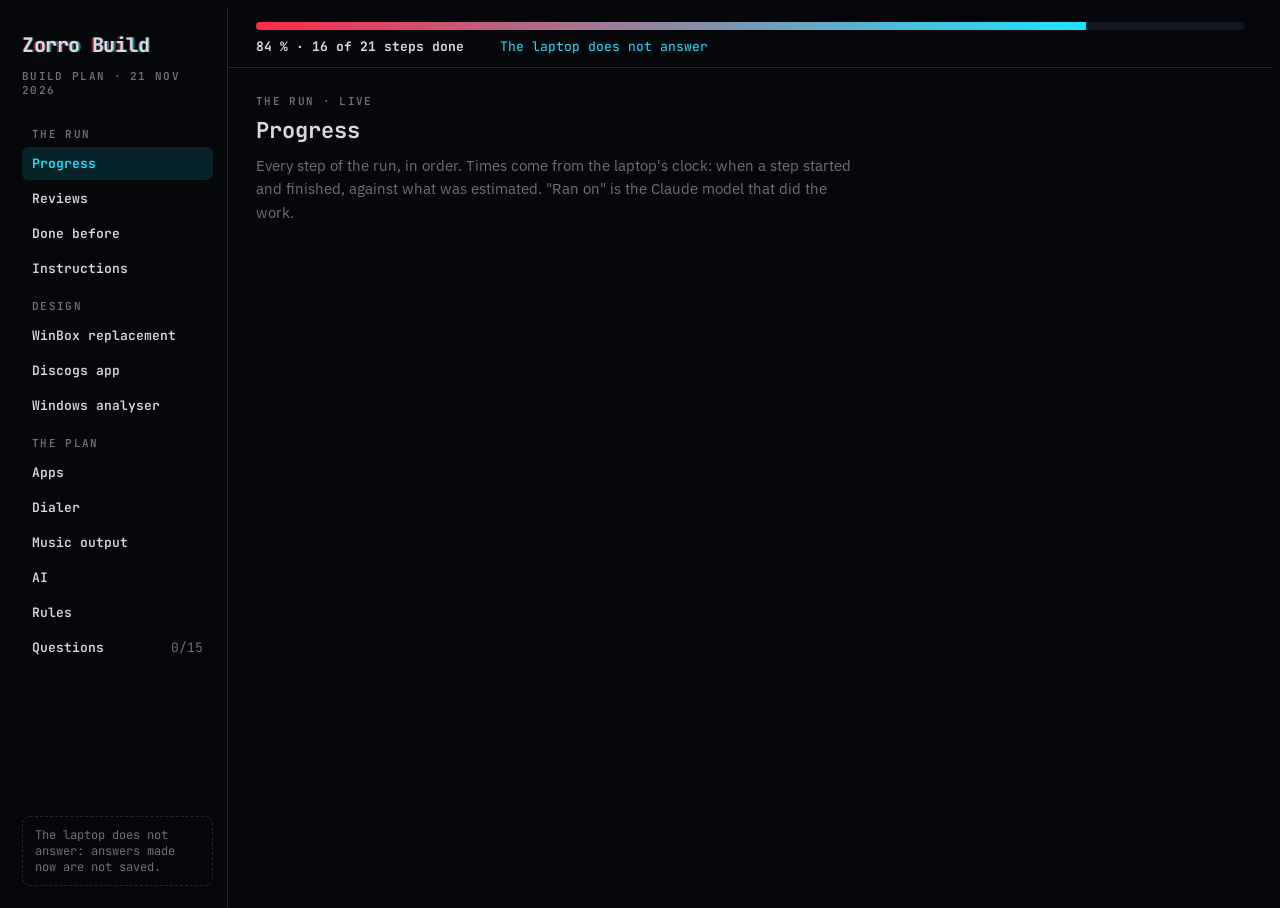
==== commit bedb38e5: "Plan page: a design area for a Windows setup analyser Co-Authored-By: Claude Fable 5.2 <noreply@anth" ====
--- a/plan/index.html
+++ b/plan/index.html
@@ -23,6 +23,7 @@
     <span class="label mh">Design</span>
     <a href="#winbox">WinBox replacement</a>
     <a href="#discogs">Discogs app</a>
+    <a href="#winmove">Windows analyser</a>
     <span class="label mh">The plan</span>
     <a href="#apps">Apps</a>
     <a href="#dialer">Dialer</a>
@@ -323,6 +324,30 @@
   </div>
 </section>
 
+<section id="winmove">
+  <div class="head">
+    <span class="label">design area</span>
+    <h2>A Windows setup analyser</h2>
+    <p class="dim">Work on this whenever you like, also while the build runs. Notes on the left are yours and
+      are saved; the chat on the right thinks along (Claude, through the laptop) and reads your notes.</p>
+  </div>
+  <div class="duo">
+    <div class="card">
+      <span class="label">design notes</span>
+      <div data-notes="winmove-notes"></div>
+    </div>
+    <div class="card">
+      <span class="label">design chat</span>
+      <div class="chat" id="chat-winmove"></div>
+      <form class="ask" id="ask-winmove">
+        <textarea id="ask-winmove-text" placeholder="Ask or propose something… (Enter sends, Shift+Enter a new line)"></textarea>
+        <button class="btn" type="submit">Send</button>
+      </form>
+      <div class="saved" id="chat-winmove-state"></div>
+    </div>
+  </div>
+</section>
+
 <section id="questions">
   <div class="head">
     <span class="label">7 · open questions</span>
